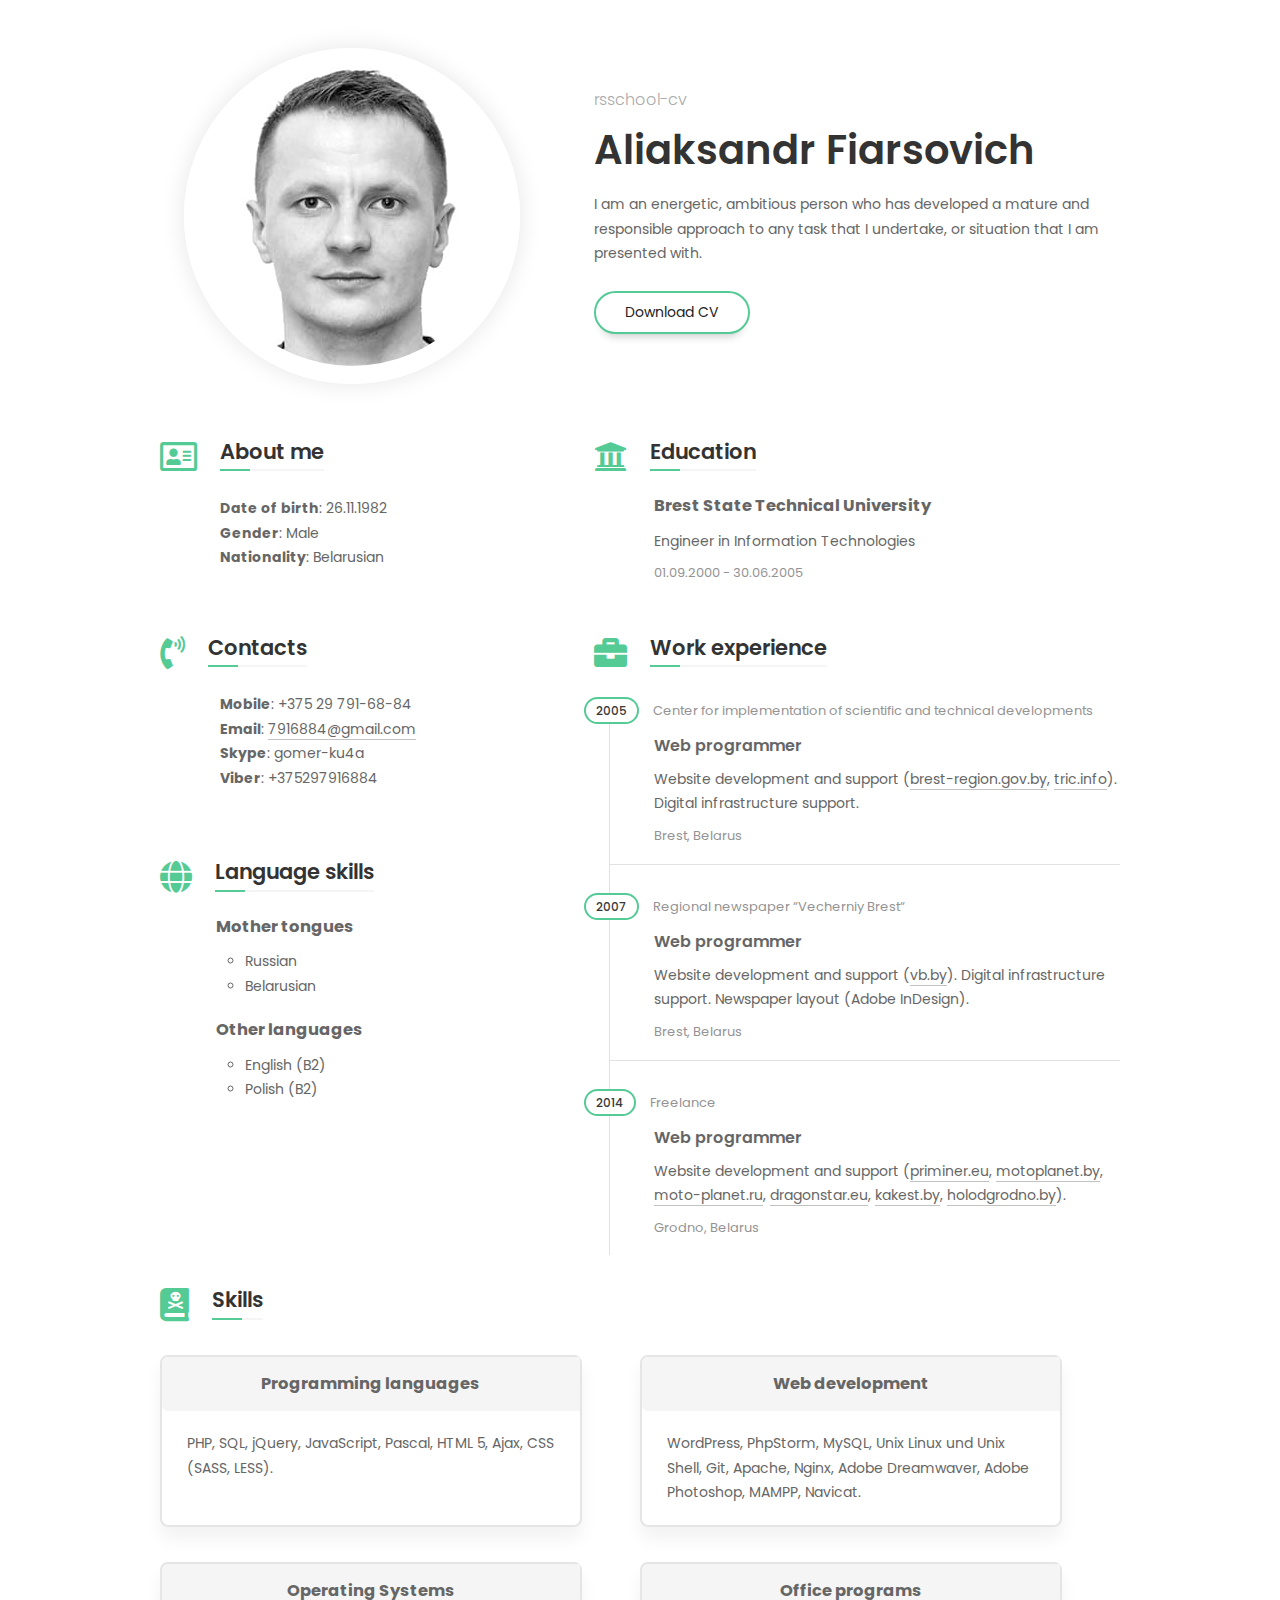
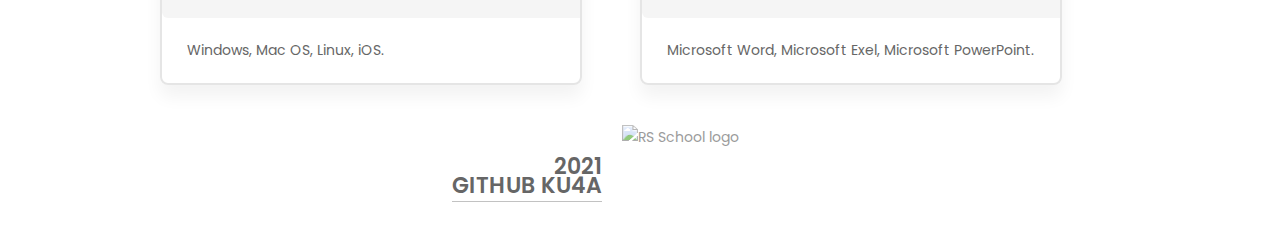
==== index.html @ 7b2670cd "feat: add html-cv" ====
<!doctype html>
<html lang="en">
<head>
    <meta charset="UTF-8">
    <meta http-equiv="X-UA-Compatible" content="IE=edge">
    <meta name="viewport" content="width=device-width, initial-scale=1.0">
    <title>Aliaksandr Fiarsovich</title>
    <link rel="stylesheet" href="public/css/normalize.css">
    <link rel="stylesheet" href="public/css/style.css">
    <link rel="stylesheet" href="public/fonts/fontawesome-free-5.15.3-web/css/all.css">
</head>
<body>
<div class="wrapper">
    <main>
        <div class="row">
            <div class="photo">
                <img src="public/img/photo.jpg" alt="My photo">
            </div>
            <header>
                <div class="general">
                    <div class="point">rsschool-cv</div>
                    <h1>Aliaksandr Fiarsovich</h1>
                    <div class="introducing">I am an energetic, ambitious person who has developed a mature and
                        responsible approach to any task that I undertake, or situation that I am presented with.
                    </div>
                    <div class="download">
                        <a href="public/files/fersovich-cv.pdf" target="_blank" class="btn">Download CV</a>
                    </div>
                </div>
            </header>
        </div>
        <div class="row">
            <div class="col-left">
                <section>
                    <div class="about">
                        <div class="wrapper-about">
                            <i class="far fa-address-card">&nbsp;</i>
                            <h2>About me</h2>
                            <div>
                                <ul>
                                    <li><b>Date of birth</b>: 26.11.1982</li>
                                    <li><b>Gender</b>: Male</li>
                                    <li><b>Nationality</b>: Belarusian</li>
                                </ul>
                            </div>
                        </div>
                    </div>
                </section>
                <section>
                    <div class="contacts">
                        <i class="fas fa-phone-volume">&nbsp;</i>
                        <h2>Contacts</h2>
                        <div>
                            <ul>
                                <li><b>Mobile</b>: +375 29 791-68-84</li>
                                <li><b>Email</b>: <a href="mailto:7916884@gmail.com">7916884@gmail.com</a></li>
                                <li><b>Skype</b>: gomer-ku4a</li>
                                <li><b>Viber</b>: +375297916884</li>
                            </ul>
                        </div>
                    </div>
                </section>
                <section>
                    <div class="languages">
                        <i class="fas fa-globe">&nbsp;</i>
                        <h2>Language skills</h2>
                        <h3>Mother tongues</h3>
                        <ul>
                            <li>Russian</li>
                            <li>Belarusian</li>
                        </ul>
                        <h3>Other languages</h3>
                        <ul>
                            <li>English (B2)</li>
                            <li>Polish (B2)</li>
                        </ul>
                    </div>
                </section>
            </div>
            <div class="col-right">
                <div class="col-right-wrapper">
                    <section>
                        <div class="education">
                            <i class="fas fa-university">&nbsp;</i>
                            <h2>Education</h2>
                            <div class="wrapper-education">
                                <h3>Brest State Technical University</h3>
                                <div class="duties">Engineer in Information Technologies</div>
                                <div class="locality">01.09.2000 - 30.06.2005</div>
                            </div>
                        </div>
                    </section>
                    <section>
                        <div class="work">
                            <i class="fas fa-briefcase">&nbsp;</i>
                            <h2>Work experience</h2>
                            <div class="timeline">
                                <h3>2005</h3>
                                <span class="company">Center for implementation of scientific and technical developments</span>
                                <div class="timeline-wrapper">
                                    <div class="position">Web programmer</div>
                                    <div class="duties">Website development and support (<a
                                            href="http://brest-region.gov.by" target="_blank">brest-region.gov.by</a>,
                                        <a href="http://tric.info" target="_blank">tric.info</a>). Digital
                                        infrastructure support.
                                    </div>
                                    <div class="locality">Brest, Belarus</div>
                                </div>
                            </div>
                            <div class="timeline next">
                                <h3>2007</h3>
                                <span class="company">Regional newspaper “Vecherniy Brest“</span>
                                <div class="timeline-wrapper">
                                    <div class="position">Web programmer</div>
                                    <div class="duties">Website development and support (<a href="https://vb.by/"
                                                                                            target="_blank">vb.by</a>).
                                        Digital infrastructure support. Newspaper layout (Adobe InDesign).
                                    </div>
                                    <div class="locality">Brest, Belarus</div>
                                </div>
                            </div>
                            <div class="timeline next last">
                                <h3>2014</h3>
                                <span class="company">Freelance</span>
                                <div class="timeline-wrapper">
                                    <div class="position">Web programmer</div>
                                    <div class="duties">Website development and support (<a href="http://priminer.eu"
                                                                                            target="_blank">priminer.eu</a>,
                                        <a href="https://motoplanet.by" target="_blank">motoplanet.by</a>, <a
                                                href="https://moto-planet.ru" target="_blank">moto-planet.ru</a>, <a
                                                href="http://dragonstar.eu" target="_blank">dragonstar.eu</a>, <a
                                                href="https://www.kakest.by" target="_blank">kakest.by</a>, <a
                                                href="https://holodgrodno.by" target="_blank">holodgrodno.by</a>).
                                    </div>
                                    <div class="locality">Grodno, Belarus</div>
                                </div>
                            </div>
                        </div>
                    </section>
                </div>
            </div>
        </div>
        <div class="row">
            <section>
                <div class="skills">
                    <div>
                        <i class="fas fa-book-dead">&nbsp;</i>
                        <h2>Skills</h2>
                    </div>
                    <div class="skills-left">
                        <div class="skills-item">
                            <div class="skills-logo">
                                <h3>Programming languages</h3>
                            </div>
                            <div class="skills-content">PHP, SQL, jQuery, JavaScript, Pascal, HTML 5, Ajax, CSS (SASS,
                                LESS).<br><br></div>
                        </div>
                        <div class="skills-item next">
                            <div class="skills-logo">
                                <h3>Operating Systems</h3>
                            </div>
                            <div class="skills-content">Windows, Mac OS, Linux, iOS.</div>
                        </div>
                    </div>
                    <div class="skills-right">
                        <div class="skills-item">
                            <div class="skills-logo">
                                <h3>Web development</h3>
                            </div>
                            <div class="skills-content">WordPress, PhpStorm, MySQL, Unix Linux und Unix Shell, Git,
                                Apache, Nginx, Adobe Dreamwaver, Adobe Photoshop, MAMPP, Navicat.
                            </div>
                        </div>
                        <div class="skills-item next">
                            <div class="skills-logo">
                                <h3>Office programs</h3>
                            </div>
                            <div class="skills-content">Microsoft Word, Microsoft Exel, Microsoft PowerPoint.</div>
                        </div>
                    </div>
                </div>
            </section>
        </div>
    </main>
    <footer>
        <div class="footer-left">2021<br><a href="https://github.com/ku4a" target="_blank">Github ku4a</a></div>
        <div class="footer-right"><a href="https://rs.school/js/" target="_blank"><img
                src="https://rs.school/images/rs_school_js.svg" alt="RS School logo" width="100" height="100"></a></div>
    </footer>
</div>
</body>
</html>
---- public/css/style.css ----
@import url('https://fonts.googleapis.com/css2?family=Poppins:wght@200;300;400;500;600&display=swap');

html {
    background-color: #fff;
    font-family: "Poppins", sans-serif;
    font-size: 14px;
    font-weight: 400;
    font-style: normal;
    line-height: 1.75em;
    color: #666;
}

a {
    color: #666;
    text-decoration: none;
    border-bottom: 1px solid rgba(102, 102, 102, .4);
    -webkit-transition: all 0.2s ease-in-out;
    -moz-transition: all 0.2s ease-in-out;
    -o-transition: all 0.2s ease-in-out;
    -ms-transition: all 0.2s ease-in-out;
    transition: all 0.2s ease-in-out;
}

a:hover {
    color: #54ca95;
}

.wrapper {
    margin: 0 auto;
    width: 960px;
}

.row {
    margin-top: 5%;
    float: left;
    width: 100%;
}

.photo {
    width: 40%;
    float: left;
    text-align: center;
}

.photo img {
    border: 18px solid #fff;
    border-radius: 50%;
    box-shadow: 0 0 25px 0 rgb(0 0 0 / 10%);
}

.general {
    width: 60%;
    float: right;
}

.point {
    font-size: 16px;
    color: #aaa;
    font-weight: 300;
    margin: 40px 15px 25px 50px;
}

h1 {
    color: #333;
    font-size: 40px;
    font-weight: 600;
    margin: 0 15px 20px 50px;
}

.introducing {
    padding: 10px 0 5px 50px;
}

.download {
    margin: 20px 0 0 50px;
}

.btn {
    display: inline-block;
    position: relative;
    padding: .8em 2.1em;
    margin-bottom: .75em;
    margin-right: .25em;
    font-size: 14px;
    line-height: 1.2;
    outline: 0;
    border: 2px solid #54ca95;
    color: #222;
    text-shadow: none;
    text-decoration: none;
    background-color: #fff;
    border-radius: 30px;
    -webkit-transition: all 0.3s ease-in-out;
    -moz-transition: all 0.3s ease-in-out;
    -o-transition: all 0.3s ease-in-out;
    -ms-transition: all 0.3s ease-in-out;
    transition: all 0.3s ease-in-out;
    box-shadow: 0 10px 10px -8px rgb(0 0 0 / 22%);
}

.btn:hover {
    background-color: #54ca95;
    color: #fff;
}

.col-left {
    float: left;
    width: 40%;
}

.col-right {
    float: left;
    width: 60%;
}

.col-right-wrapper {
    padding-left: 50px;
}

.about, .contacts, .work, .education, .languages, skills {
    float: left;
    width: 100%;
}

.wrapper-about {
    float: left;
    margin: 0 auto;
}

h2 {
    color: #333;
    display: inline-block;
    position: relative;
    font-size: 21px;
    font-weight: 600;
    margin: 0 0 15px 0;
    z-index: 1;
    padding-bottom: 7px;
}

h2:before {
    display: block;
    position: absolute;
    content: '';
    width: 100%;
    background-color: #f5f5f5;
    height: 2px;
    bottom: 0;
}

h2:after {
    display: block;
    position: absolute;
    content: '';
    width: 30px;
    background-color: #54ca95;
    height: 2px;
    bottom: 0;
}

.far, .fas {
    color: #54ca95;
    float: left;
    font-size: 33px;
    padding-right: 15px;
}

ul {
    margin: 10px 0 30px 20px;
}

li {
    list-style-type: none;
}

.contacts {
    padding: 36px 0 40px 0;
}

.languages h3 {
    margin: 8px 0 10px 56px;
}

.languages ul {
    margin-bottom: 20px;
}

.languages li {
    list-style-type: circle;
    margin-left: 25px;
}

.wrapper-education {
    padding-left: 60px;
}

.education h3 {
    margin: 8px 0 10px 0;
}

.work {
    padding-top: 50px;
}

.work h3 {
    display: inline-block;
    position: relative;
    font-size: 12px;
    font-weight: 500;
    margin: 0 0 5px -40px;
    color: #383838;
    background-color: #fff;
    padding: 0 10px;
    line-height: 23px;
    border: 2px solid #54ca95;
    border-radius: 30px;
}

.company {
    display: inline-block;
    font-size: 13px;
    color: #666;
    opacity: .7;
    margin-left: 10px;
}

.timeline {
    position: relative;
    padding: 15px 0 20px 30px;
}

.timeline:before {
    content: '';
    position: absolute;
    display: block;
    height: 100%;
    background-color: #e2e2e2;
    width: 1px;
    left: 15px;
}

.next h3 {
    margin-top: 10px
}

.timeline:after {
    content: '';
    position: absolute;
    display: block;
    height: 1px;
    background-color: #e2e2e2;
    width: calc(100% - 15px);
    left: 15px;
    bottom: 3px;
}

.timeline.last {
    padding-bottom: 0;
}

.timeline.last:after {
    background: none;
}

.timeline-wrapper {
    margin-left: 30px;
}

.position {
    font-size: 16px;
    font-weight: 600;
    margin: 5px 0 8px 0;
}

.duties {
    margin-bottom: 8px;
}

.locality {
    font-size: 13px;
    color: #666;
    color: #666;
    opacity: .7;
}

.skills-title {
    float: left;
    width: 100%;
}

.skills-left {
    float: left;
    width: 50%;
}

.skills-right {
    float: left;
    width: 50%;
}

.skills h3 {
    margin: 0;
    padding: 15px 0;
    text-align: center;
}

.skills-item {
    width: 87%;
    border: 2px solid #e5e5e5;
    border-radius: 8px;
    margin: 20px 0;
    box-shadow: 0 12px 17px rgb(0 0 0 / 5%);
}

.skills-item.next {
    margin-top: 35px;
}

.skills-logo {
    width: 100%;
    background-color: #f5f5f5;
    vertical-align: middle;
    border-top-left-radius: 6px;
    border-bottom-left-radius: 6px;
}

.skills-content {
    display: table-cell;
    width: 100%;
    padding: 20px 25px;
    vertical-align: middle;
}

footer {
    float: left;
    text-align: center;
    padding: 20px 0 30px 0;
    width: 100%;
}

footer img {
    opacity: .65;
}

.footer-left {
    float: left;
    font-size: 22px;
    font-weight: 600;
    line-height: .9em;
    margin-right: 10px;
    text-transform: uppercase;
    padding-top: 32px;
    text-align: right;
    width: 46%;
}

.footer-right {
    float: left;
    margin-left: 10px;
    text-align: left;
    width: 50%;
}

footer a {

}

.footer-right a {
    border-bottom: none;
}
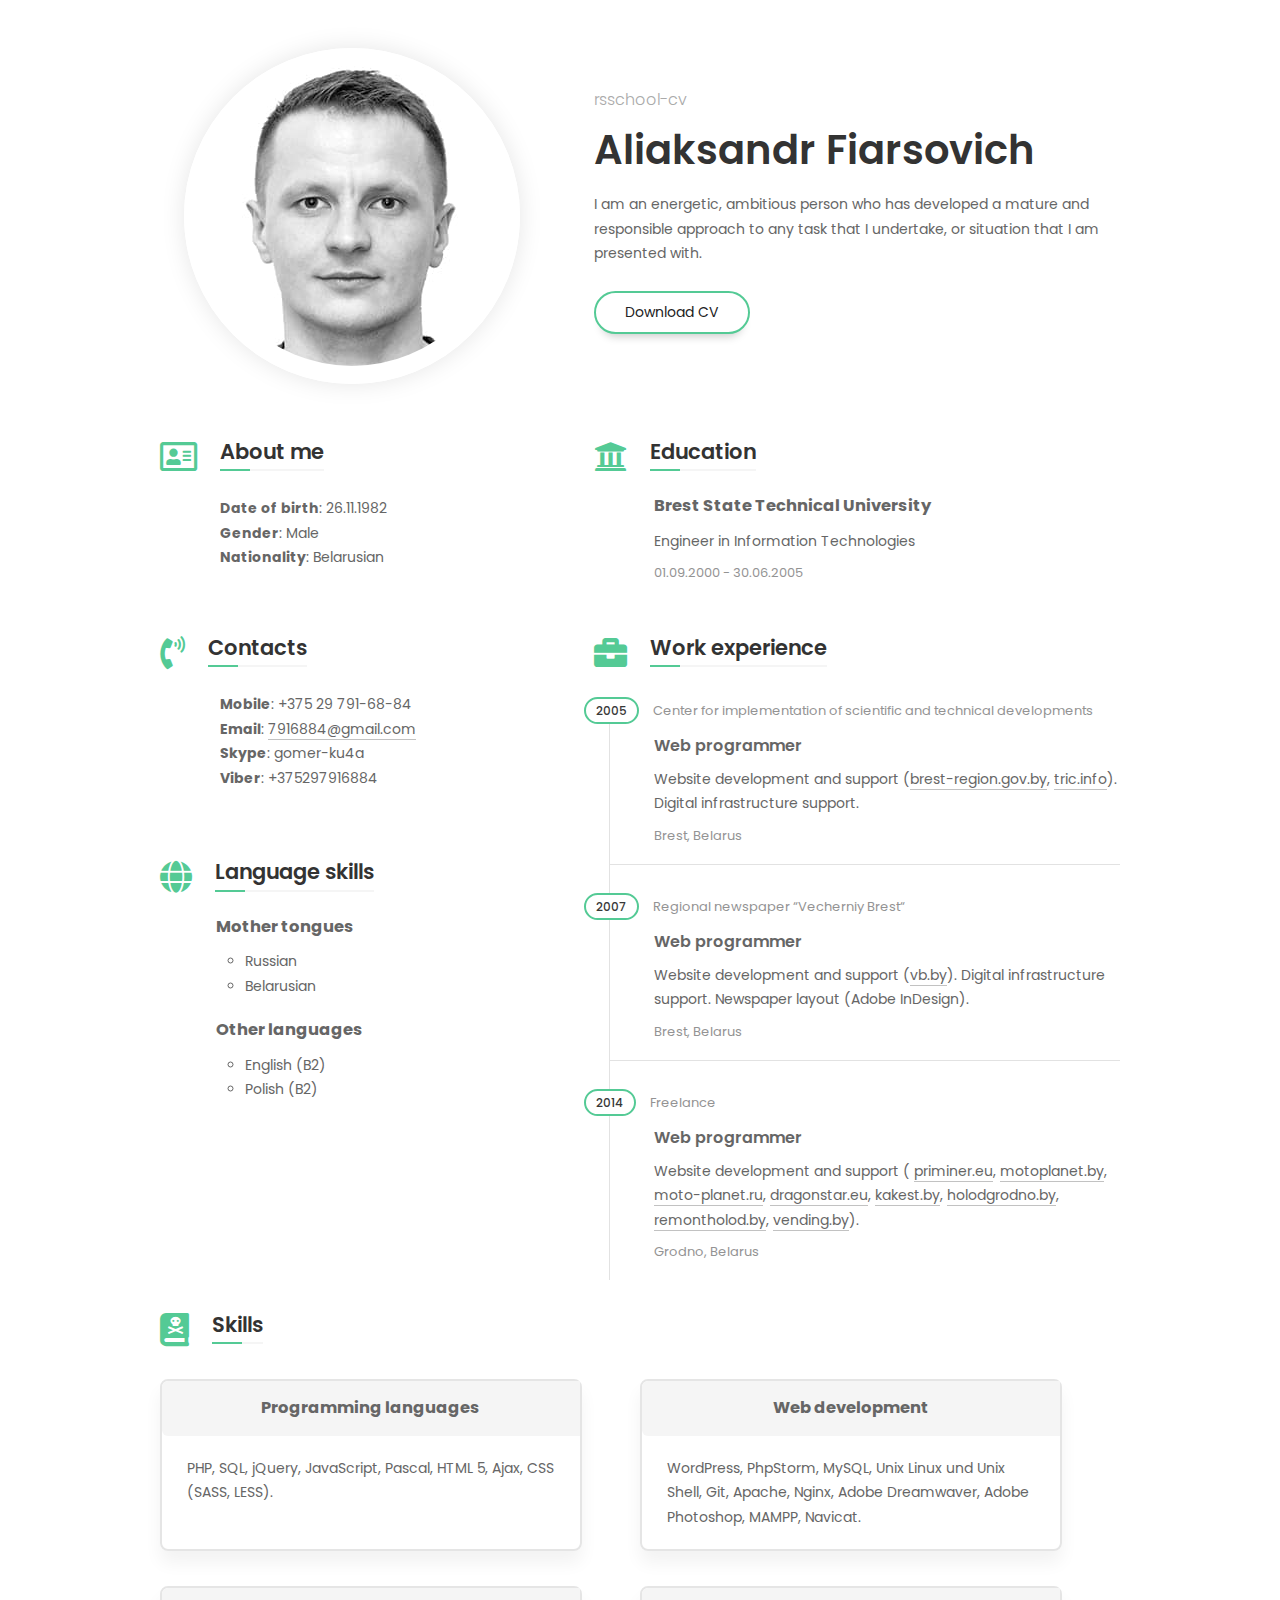
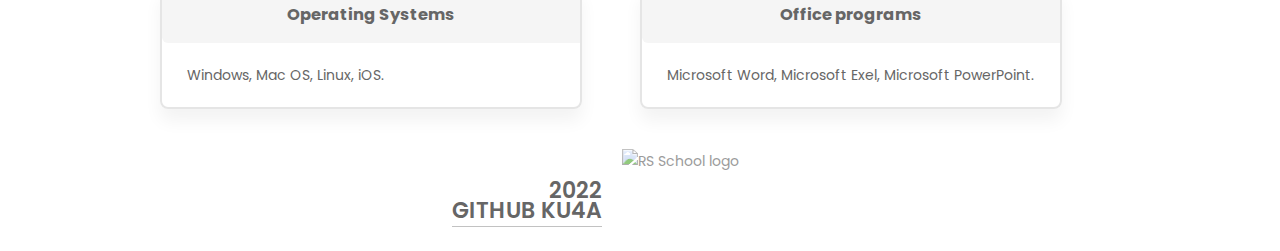
==== commit 8bf3923d: "fix: add links to index.html q" ====
--- a/index.html
+++ b/index.html
@@ -1,4 +1,4 @@
-<!doctype html>
+<!DOCTYPE html>
 <html lang="en">
 <head>
     <meta charset="UTF-8">
@@ -124,13 +124,15 @@
                                 <span class="company">Freelance</span>
                                 <div class="timeline-wrapper">
                                     <div class="position">Web programmer</div>
-                                    <div class="duties">Website development and support (<a href="http://priminer.eu"
-                                                                                            target="_blank">priminer.eu</a>,
-                                        <a href="https://motoplanet.by" target="_blank">motoplanet.by</a>, <a
-                                                href="https://moto-planet.ru" target="_blank">moto-planet.ru</a>, <a
-                                                href="http://dragonstar.eu" target="_blank">dragonstar.eu</a>, <a
-                                                href="https://www.kakest.by" target="_blank">kakest.by</a>, <a
-                                                href="https://holodgrodno.by" target="_blank">holodgrodno.by</a>).
+                                    <div class="duties">Website development and support (
+                                        <a href="http://priminer.eu" target="_blank">priminer.eu</a>,
+                                        <a href="https://motoplanet.by" target="_blank">motoplanet.by</a>,
+                                        <a href="https://moto-planet.ru" target="_blank">moto-planet.ru</a>,
+                                        <a href="http://dragonstar.eu" target="_blank">dragonstar.eu</a>,
+                                        <a href="https://www.kakest.by" target="_blank">kakest.by</a>,
+                                        <a href="https://holodgrodno.by" target="_blank">holodgrodno.by</a>,
+                                        <a href="https://remontholod.by" target="_blank">remontholod.by</a>,
+                                        <a href="https://vending.by" target="_blank">vending.by</a>).
                                     </div>
                                     <div class="locality">Grodno, Belarus</div>
                                 </div>
@@ -183,9 +185,10 @@
         </div>
     </main>
     <footer>
-        <div class="footer-left">2021<br><a href="https://github.com/ku4a" target="_blank">Github ku4a</a></div>
-        <div class="footer-right"><a href="https://rs.school/js/" target="_blank"><img
-                src="https://rs.school/images/rs_school_js.svg" alt="RS School logo" width="100" height="100"></a></div>
+        <div class="footer-left">2022<br><a href="https://github.com/ku4a" target="_blank">Github ku4a</a></div>
+        <div class="footer-right"><a href="https://rs.school/js/" target="_blank">
+            <img src="https://rs.school/images/rs_school_js.svg" alt="RS School logo" width="100" height="100"></a>
+        </div>
     </footer>
 </div>
 </body>
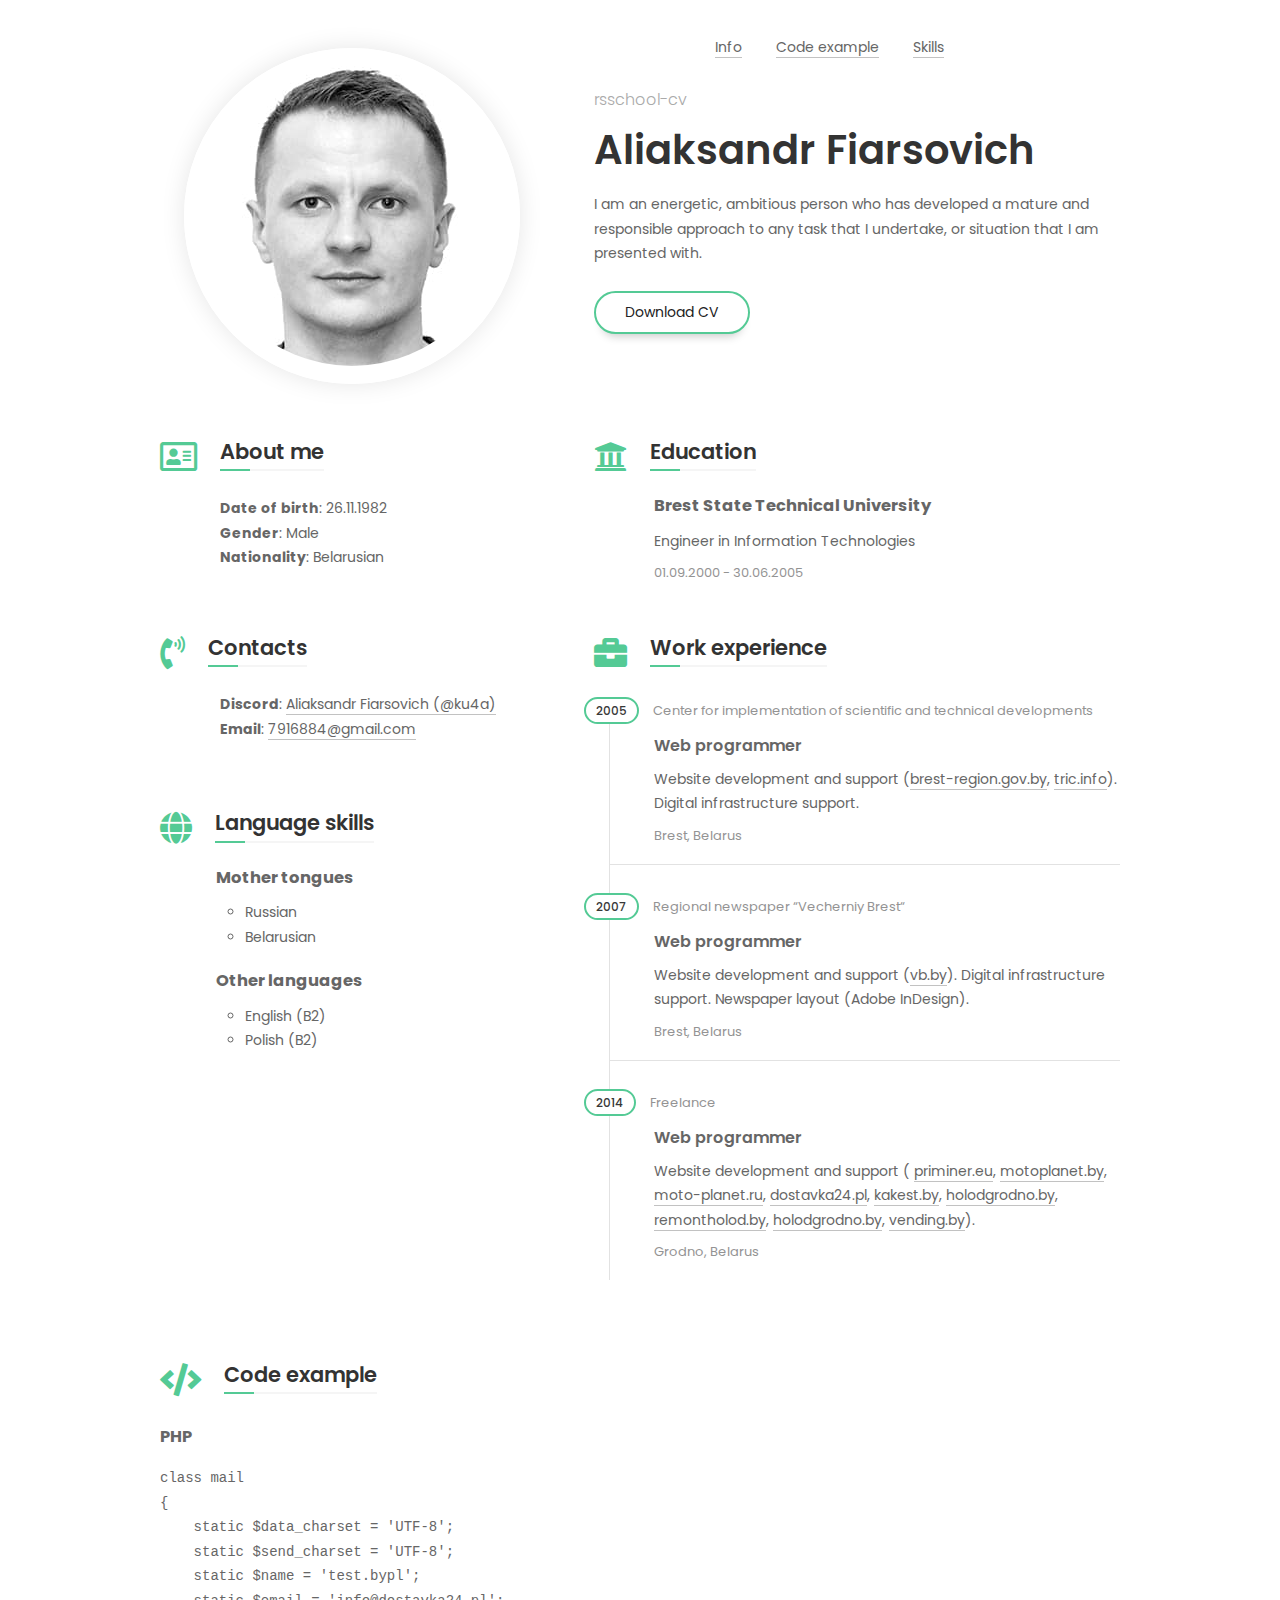
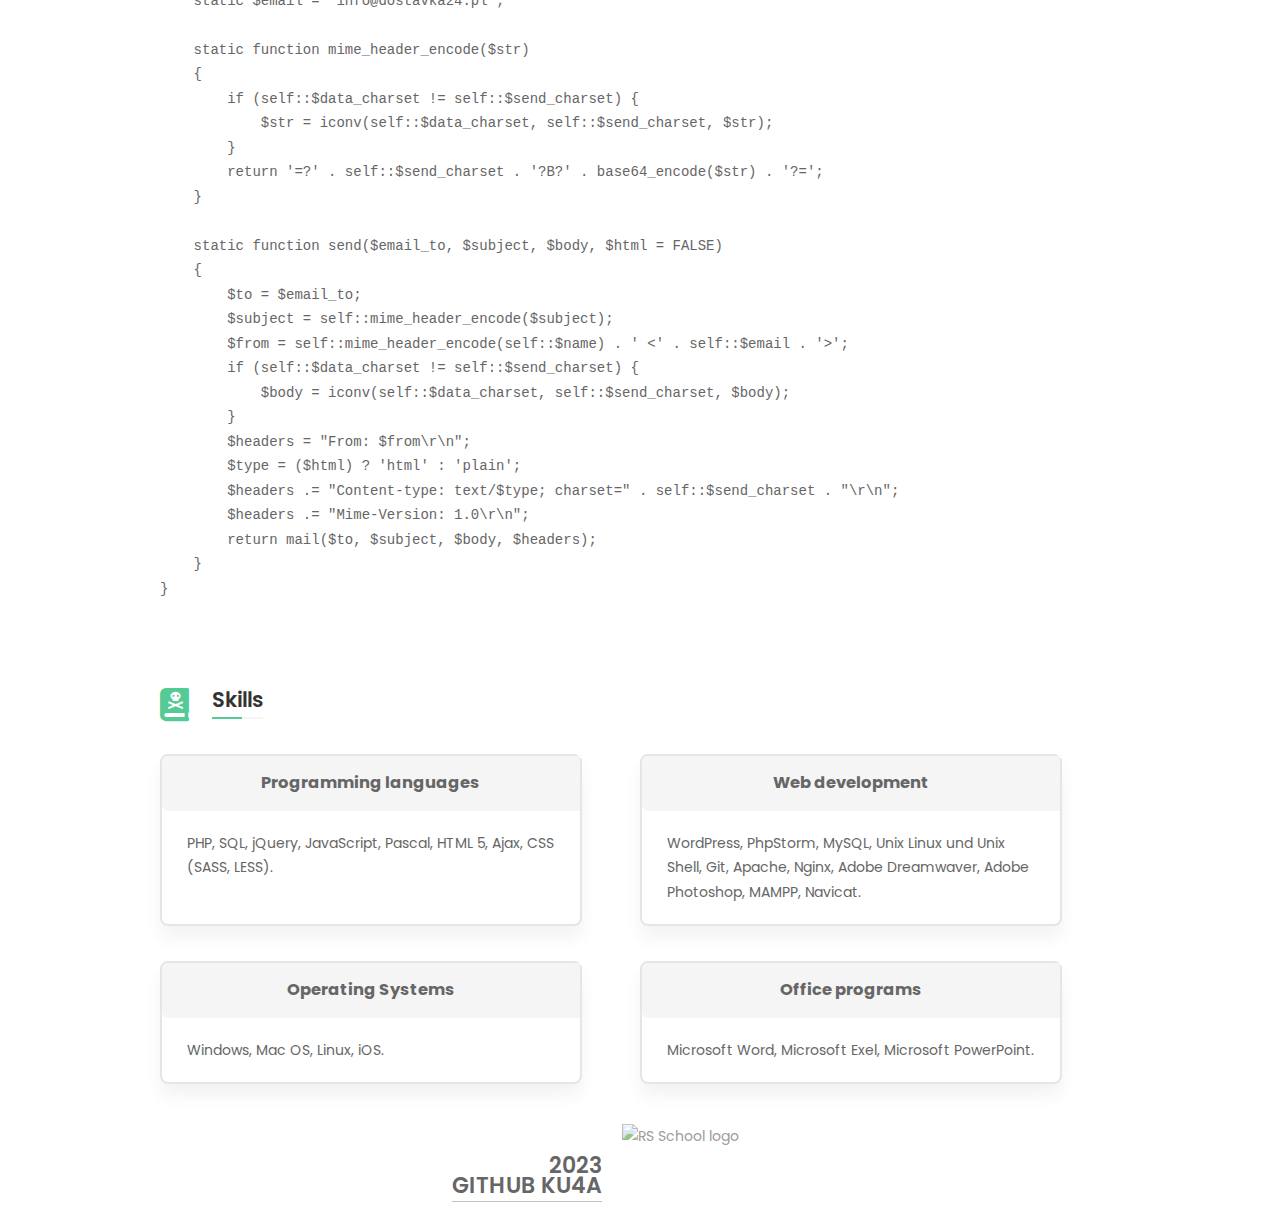
==== commit fcdc50cd: "feat: add navigation" ====
--- a/index.html
+++ b/index.html
@@ -12,6 +12,13 @@
 <body>
 <div class="wrapper">
     <main>
+        <nav class="navi">
+            <ul class="">
+                <li><a href="#info">Info</a></li>
+                <li><a href="#code-example">Code example</a></li>
+                <li><a href="#skills">Skills</a></li>
+            </ul>
+        </nav>
         <div class="row">
             <div class="photo">
                 <img src="public/img/photo.jpg" alt="My photo">
@@ -31,7 +38,7 @@
         </div>
         <div class="row">
             <div class="col-left">
-                <section>
+                <section id="info">
                     <div class="about">
                         <div class="wrapper-about">
                             <i class="far fa-address-card">&nbsp;</i>
@@ -52,10 +59,8 @@
                         <h2>Contacts</h2>
                         <div>
                             <ul>
-                                <li><b>Mobile</b>: +375 29 791-68-84</li>
+                                <li><b>Discord</b>: <a target="_blank" href="https://discordapp.com/users/481579028311048194/">Aliaksandr Fiarsovich (@ku4a)</a></li>
                                 <li><b>Email</b>: <a href="mailto:7916884@gmail.com">7916884@gmail.com</a></li>
-                                <li><b>Skype</b>: gomer-ku4a</li>
-                                <li><b>Viber</b>: +375297916884</li>
                             </ul>
                         </div>
                     </div>
@@ -128,10 +133,11 @@
                                         <a href="http://priminer.eu" target="_blank">priminer.eu</a>,
                                         <a href="https://motoplanet.by" target="_blank">motoplanet.by</a>,
                                         <a href="https://moto-planet.ru" target="_blank">moto-planet.ru</a>,
-                                        <a href="http://dragonstar.eu" target="_blank">dragonstar.eu</a>,
+                                        <a href="https://dostavka24.pl" target="_blank">dostavka24.pl</a>,
                                         <a href="https://www.kakest.by" target="_blank">kakest.by</a>,
                                         <a href="https://holodgrodno.by" target="_blank">holodgrodno.by</a>,
                                         <a href="https://remontholod.by" target="_blank">remontholod.by</a>,
+                                        <a href="https://holodgrodno.by" target="_blank">holodgrodno.by</a>,
                                         <a href="https://vending.by" target="_blank">vending.by</a>).
                                     </div>
                                     <div class="locality">Grodno, Belarus</div>
@@ -143,7 +149,48 @@
             </div>
         </div>
         <div class="row">
-            <section>
+            <section id="code-example">
+                <div class="code">
+                    <i class="fas fa-code">&nbsp;</i>
+                    <h2>Code example</h2>
+                    <h3>PHP</h3>
+                    <pre>
+class mail
+{
+    static $data_charset = 'UTF-8';
+    static $send_charset = 'UTF-8';
+    static $name = 'test.bypl';
+    static $email = 'info@dostavka24.pl';
+
+    static function mime_header_encode($str)
+    {
+        if (self::$data_charset != self::$send_charset) {
+            $str = iconv(self::$data_charset, self::$send_charset, $str);
+        }
+        return '=?' . self::$send_charset . '?B?' . base64_encode($str) . '?=';
+    }
+
+    static function send($email_to, $subject, $body, $html = FALSE)
+    {
+        $to = $email_to;
+        $subject = self::mime_header_encode($subject);
+        $from = self::mime_header_encode(self::$name) . ' <' . self::$email . '>';
+        if (self::$data_charset != self::$send_charset) {
+            $body = iconv(self::$data_charset, self::$send_charset, $body);
+        }
+        $headers = "From: $from\r\n";
+        $type = ($html) ? 'html' : 'plain';
+        $headers .= "Content-type: text/$type; charset=" . self::$send_charset . "\r\n";
+        $headers .= "Mime-Version: 1.0\r\n";
+        return mail($to, $subject, $body, $headers);
+    }
+}
+                    </pre>
+                </div>
+            </section>
+        </div>
+        <div class="row">
+            <section id="skills">
                 <div class="skills">
                     <div>
                         <i class="fas fa-book-dead">&nbsp;</i>
@@ -185,10 +232,12 @@
         </div>
     </main>
     <footer>
-        <div class="footer-left">2022<br><a href="https://github.com/ku4a" target="_blank">Github ku4a</a></div>
-        <div class="footer-right"><a href="https://rs.school/js/" target="_blank">
-            <img src="https://rs.school/images/rs_school_js.svg" alt="RS School logo" width="100" height="100"></a>
-        </div>
+        <nav>
+            <div class="footer-left">2023<br><a href="https://github.com/ku4a" target="_blank">Github ku4a</a></div>
+            <div class="footer-right"><a href="https://rs.school/js/" target="_blank">
+                <img src="https://rs.school/images/rs_school_js.svg" alt="RS School logo" width="100" height="100"></a>
+            </div>
+        </nav>
     </footer>
 </div>
 </body>
--- a/public/css/style.css
+++ b/public/css/style.css
@@ -8,6 +8,7 @@
     font-style: normal;
     line-height: 1.75em;
     color: #666;
+    scroll-behavior: smooth;
 }
 
 a {
@@ -28,6 +29,21 @@
 .wrapper {
     margin: 0 auto;
     width: 960px;
+}
+
+.navi {
+    position: absolute;
+    top: 35px;
+    left: 625px;
+}
+
+.navi ul {
+    display: inline;
+}
+
+.navi li {
+    display: inline;
+    margin-left: 30px;
 }
 
 .row {
@@ -111,6 +127,7 @@
 .col-right {
     float: left;
     width: 60%;
+    margin-bottom: 50px;
 }
 
 .col-right-wrapper {
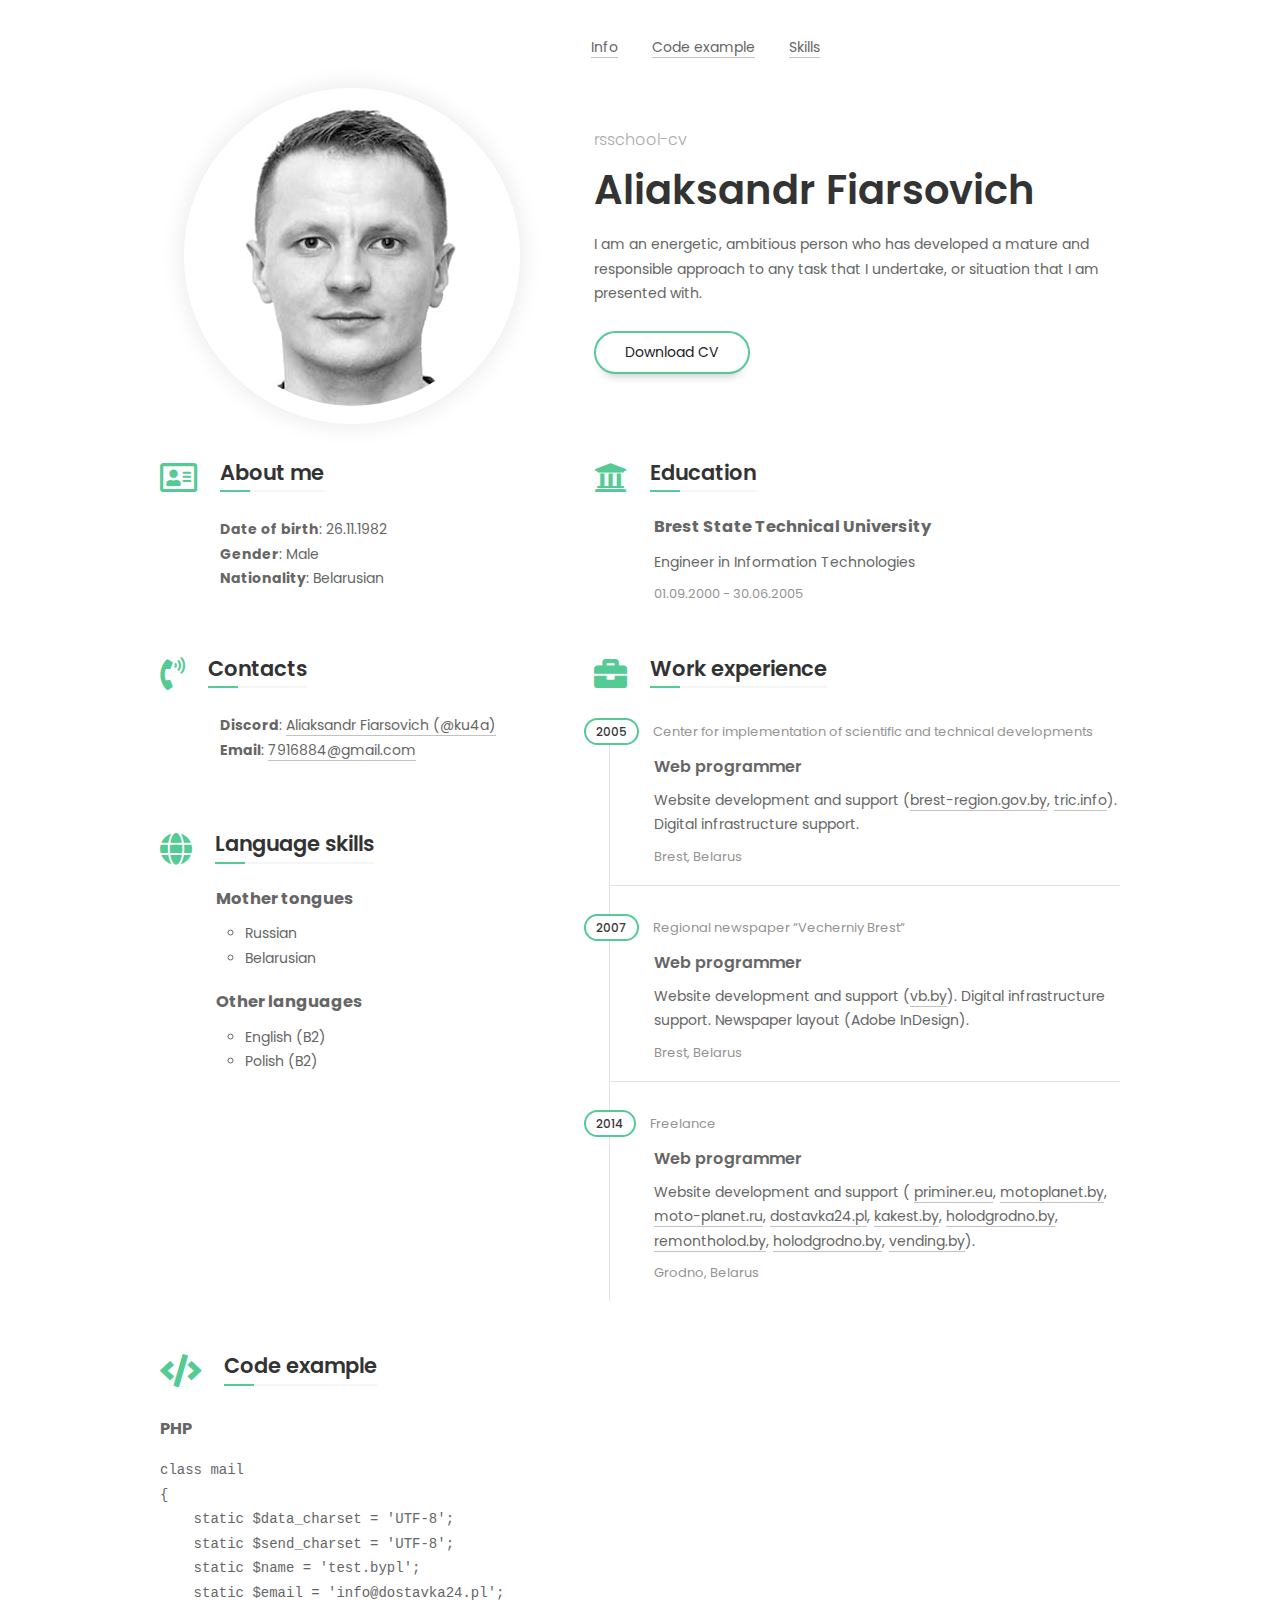
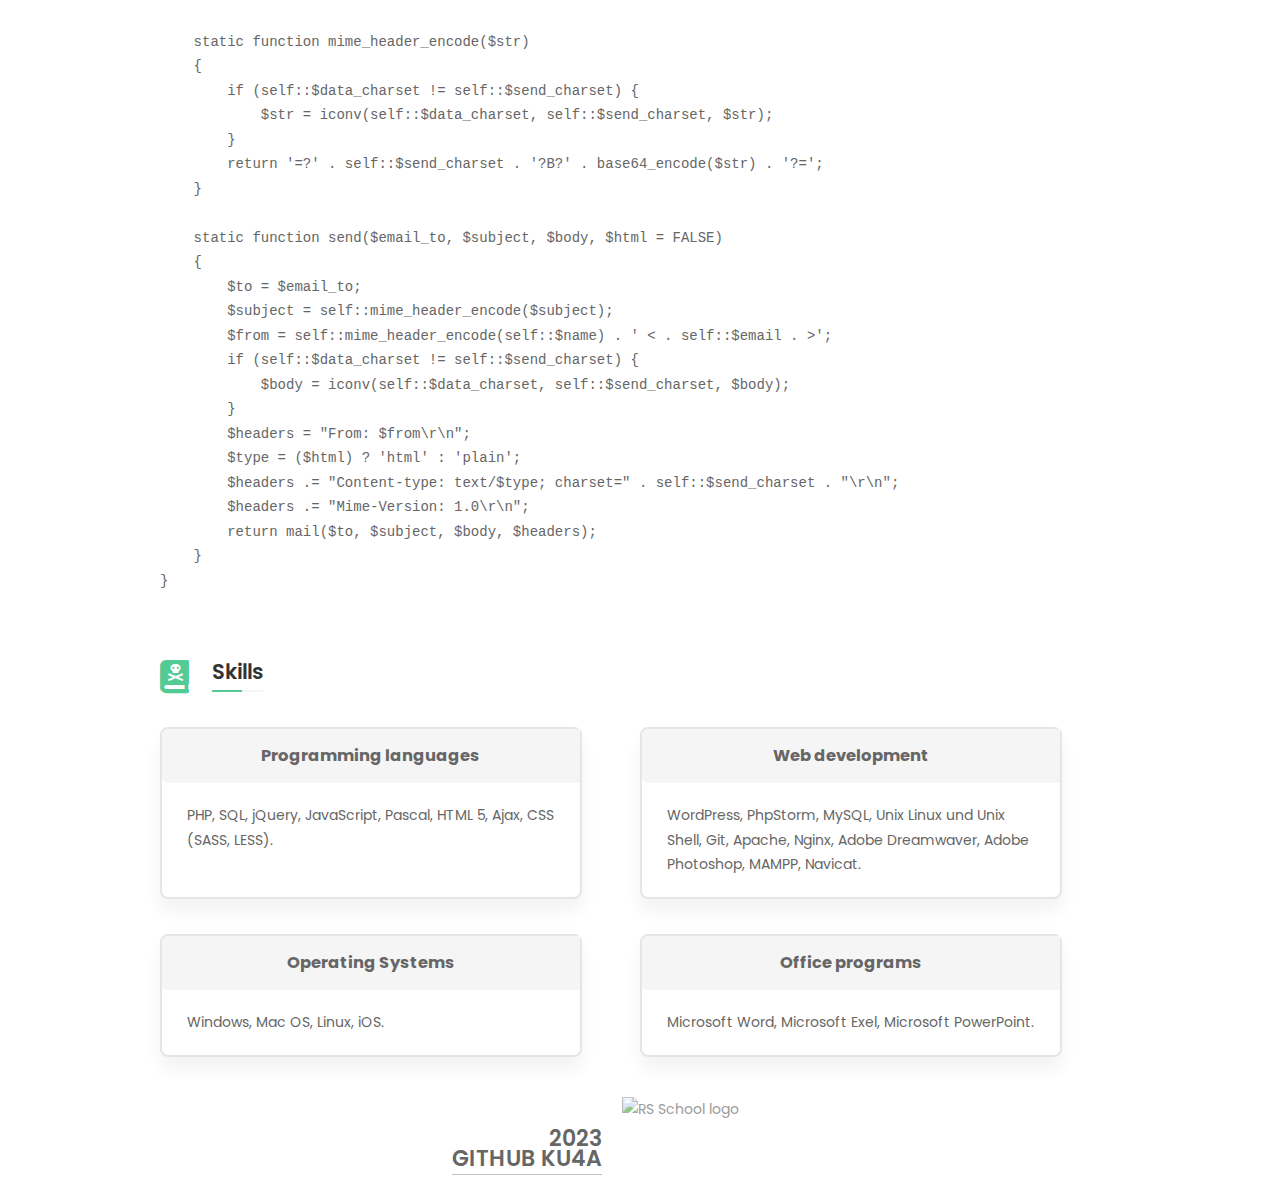
==== commit 0fc65df8: "fix: add validation" ====
--- a/index.html
+++ b/index.html
@@ -174,7 +174,7 @@
     {
         $to = $email_to;
         $subject = self::mime_header_encode($subject);
-        $from = self::mime_header_encode(self::$name) . ' <' . self::$email . '>';
+        $from = self::mime_header_encode(self::$name) . ' < . self::$email . >';
         if (self::$data_charset != self::$send_charset) {
             $body = iconv(self::$data_charset, self::$send_charset, $body);
         }
--- a/public/css/style.css
+++ b/public/css/style.css
@@ -32,9 +32,9 @@
 }
 
 .navi {
-    position: absolute;
-    top: 35px;
-    left: 625px;
+    margin: 35px 300px 0 0;
+    position: relative;
+    text-align: right;
 }
 
 .navi ul {
@@ -47,7 +47,7 @@
 }
 
 .row {
-    margin-top: 5%;
+    margin-top: 3%;
     float: left;
     width: 100%;
 }
@@ -127,14 +127,14 @@
 .col-right {
     float: left;
     width: 60%;
-    margin-bottom: 50px;
+    margin-bottom: 40px;
 }
 
 .col-right-wrapper {
     padding-left: 50px;
 }
 
-.about, .contacts, .work, .education, .languages, skills {
+.about, .contacts, .work, .education, .languages, .skills {
     float: left;
     width: 100%;
 }
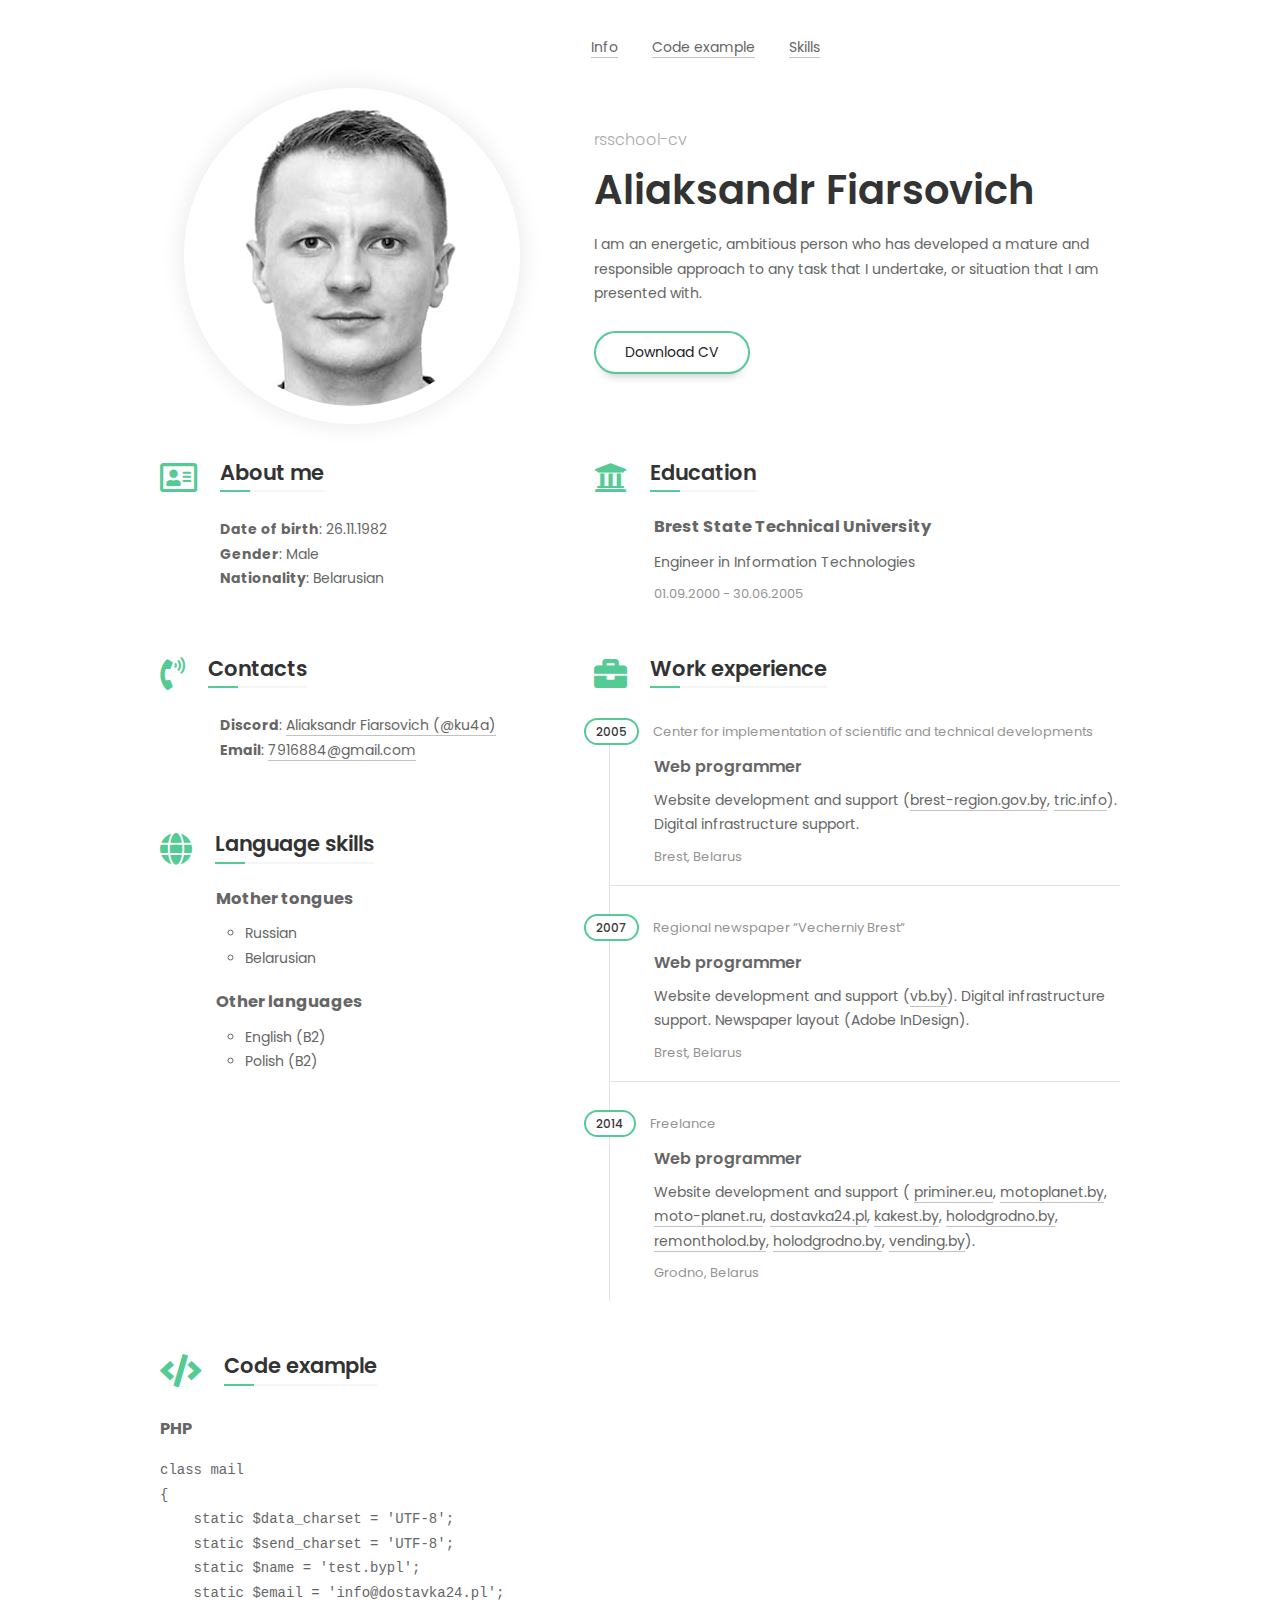
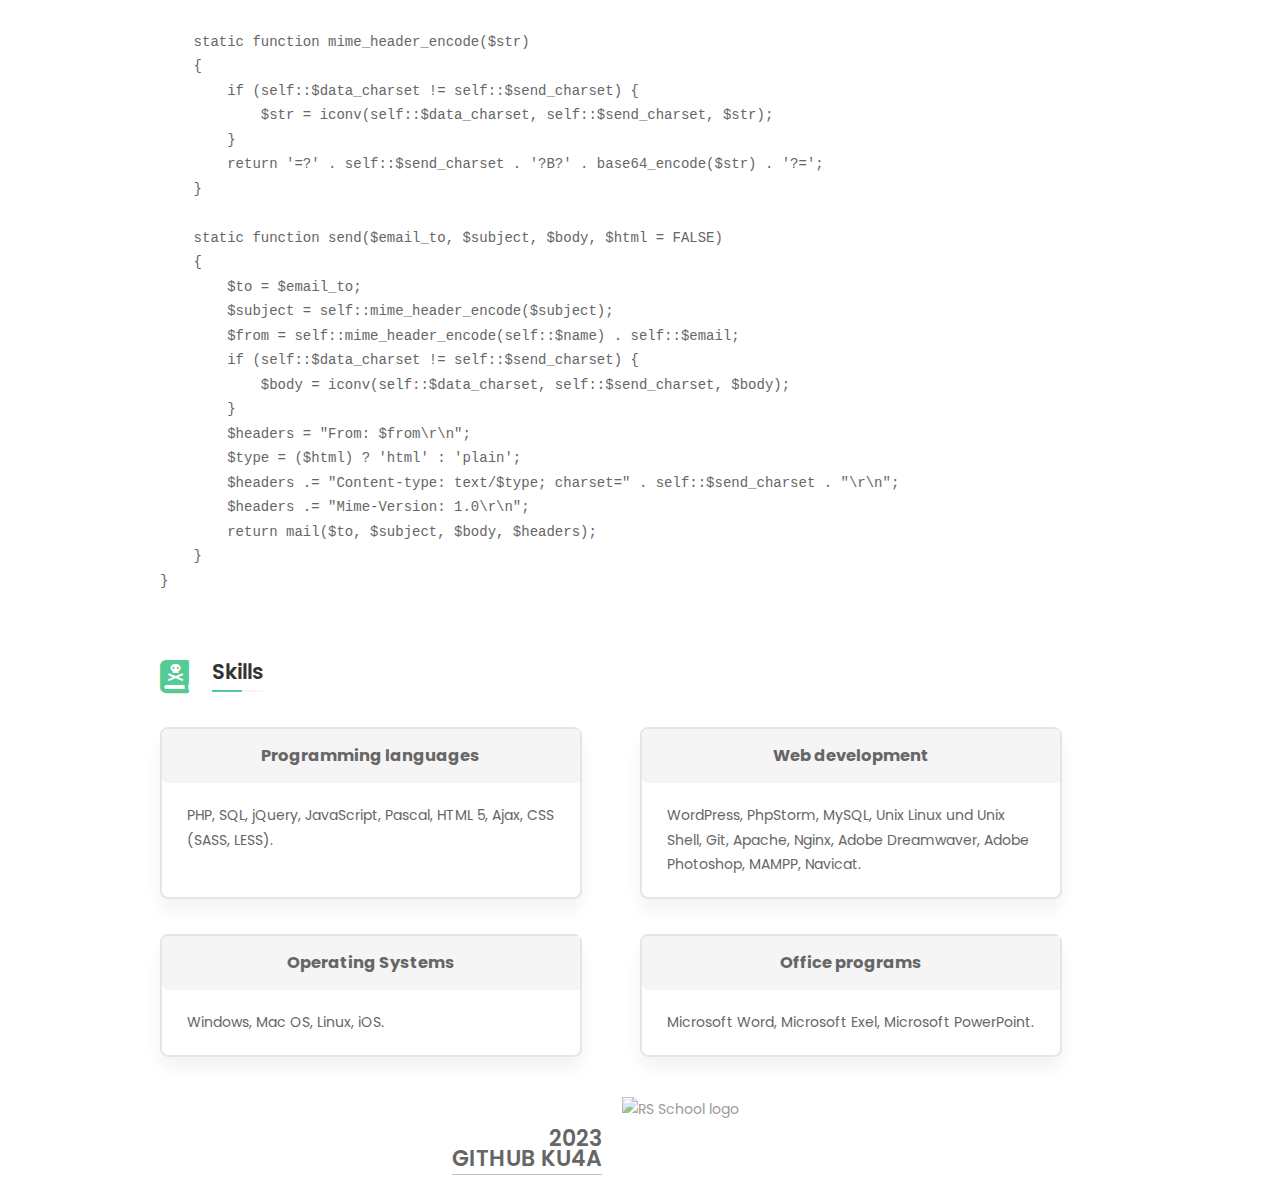
==== commit 7f7af4b9: "fix: add  validation" ====
--- a/index.html
+++ b/index.html
@@ -174,7 +174,7 @@
     {
         $to = $email_to;
         $subject = self::mime_header_encode($subject);
-        $from = self::mime_header_encode(self::$name) . ' < . self::$email . >';
+        $from = self::mime_header_encode(self::$name) . self::$email;
         if (self::$data_charset != self::$send_charset) {
             $body = iconv(self::$data_charset, self::$send_charset, $body);
         }
